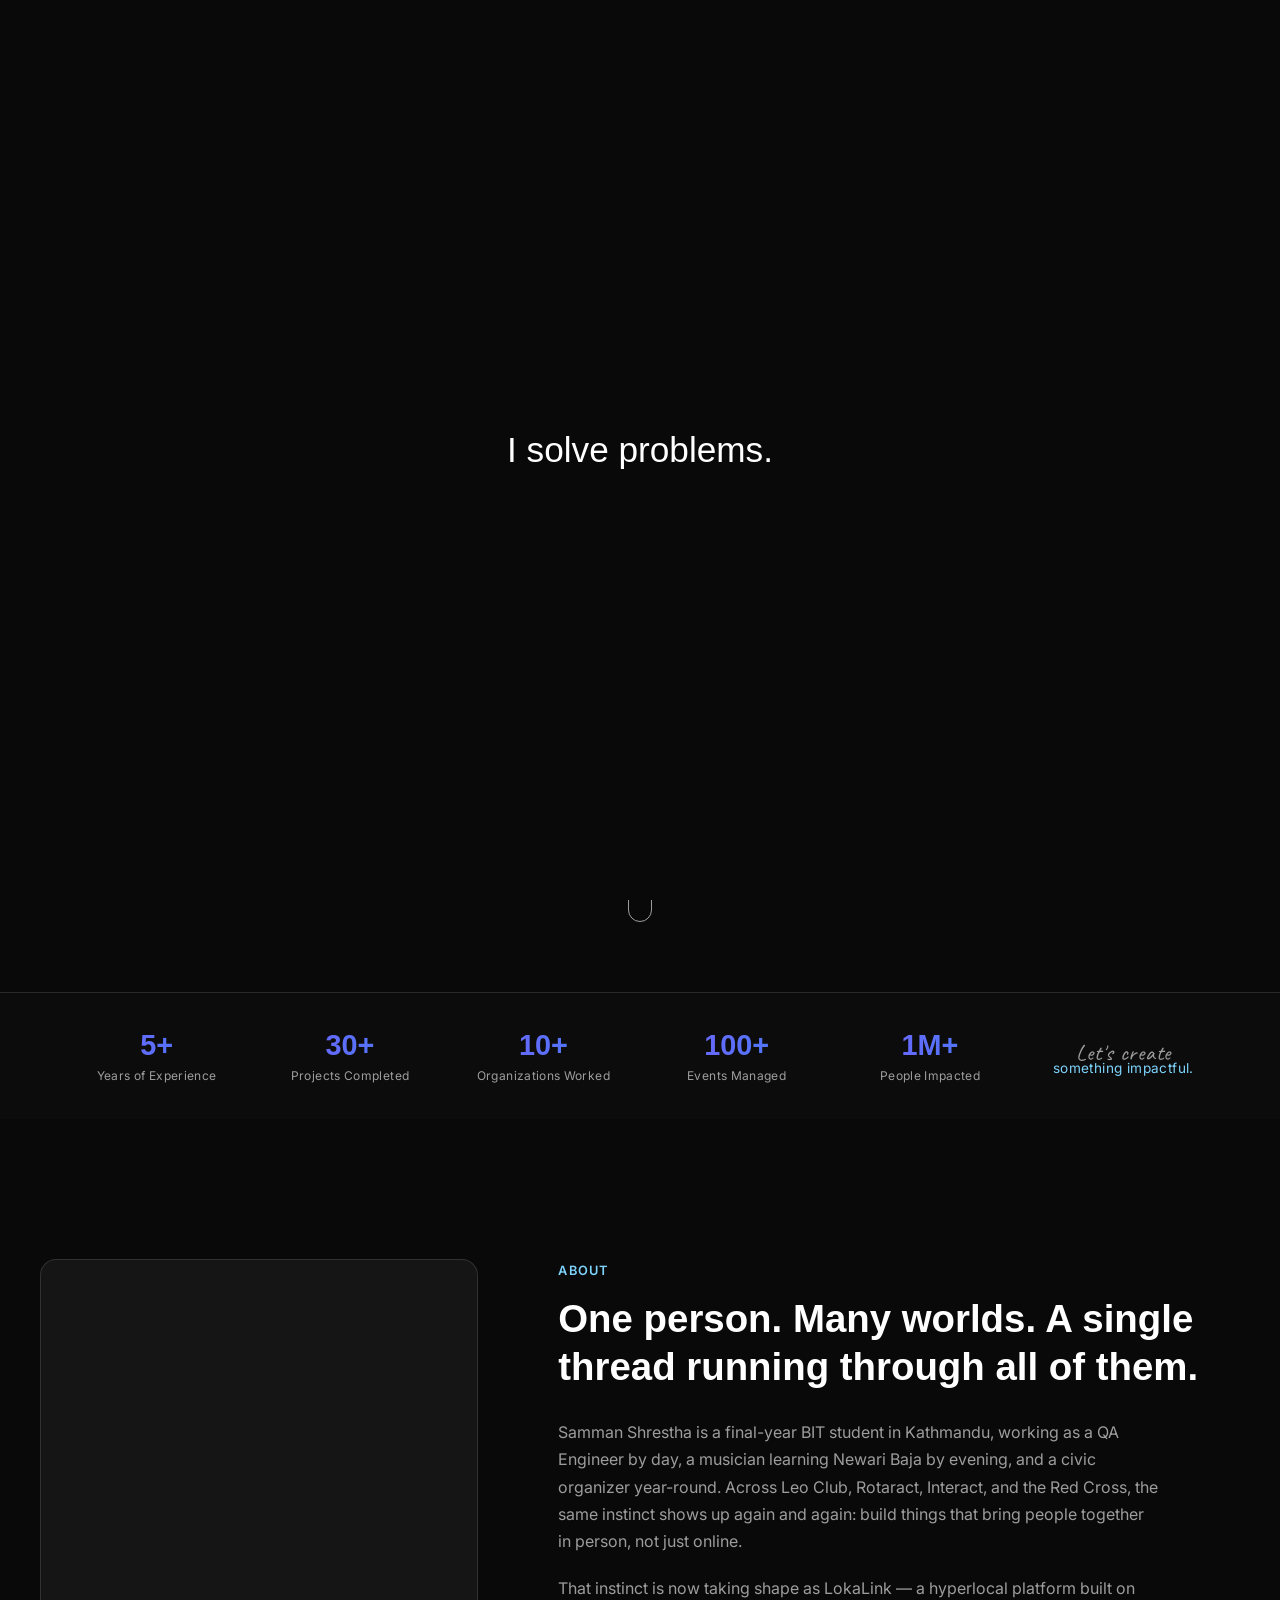
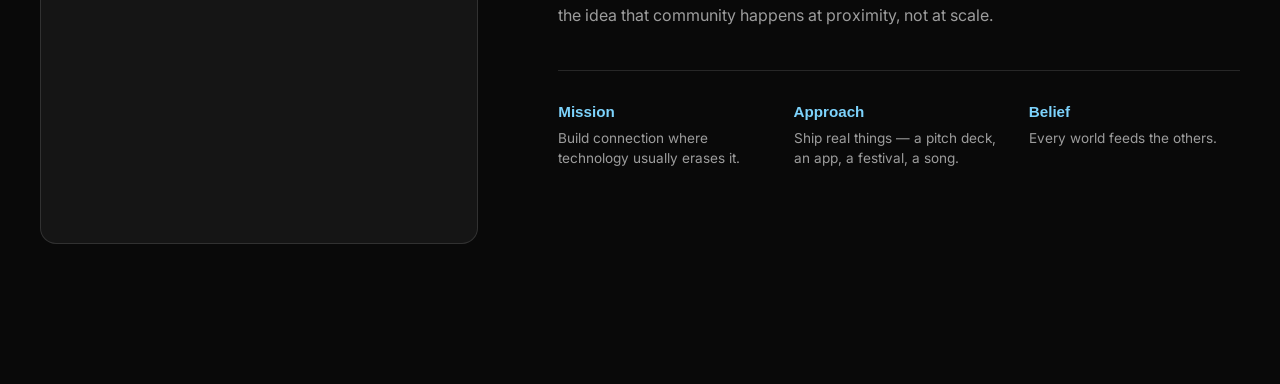
==== index.html @ 1b35c6ab "Initial Commit - ADD" ====
<!DOCTYPE html>
<html lang="en">
<head>
<meta charset="UTF-8">
<meta name="viewport" content="width=device-width, initial-scale=1.0">
<title>Samman Shrestha — Many Worlds. One Purpose.</title>
<link rel="preconnect" href="https://api.fontshare.com">
<link href="https://api.fontshare.com/v2/css?f[]=clash-display@600,700&f[]=satoshi@400,500,700&display=swap" rel="stylesheet">
<link rel="stylesheet" href="https://fonts.googleapis.com/css2?family=Inter:wght@400;500;600&family=Caveat:wght@600&display=swap">
<link rel="stylesheet" href="css/style.css">
</head>
<body>

  <!-- NAVIGATION -->
  <nav class="navbar" id="navbar">
    <div class="nav-inner">
      <a href="#" class="nav-logo">
        <svg class="logo-mark" width="26" height="20" viewBox="0 0 28 20" fill="none" xmlns="http://www.w3.org/2000/svg">
          <path d="M2 11 L9 3 L13 7 L17 3 L25 11 L18 11 L13 15.5 L9 11 Z" stroke="currentColor" stroke-width="1.6" stroke-linejoin="round"/>
        </svg>
        <span class="logo-name">SAMMAN<br>SHRESTHA</span>
      </a>
      <ul class="nav-links">
        <li><a href="#worlds" class="active">Home</a></li>
        <li><a href="#about">About</a></li>
        <li><a href="#journey">Journey</a></li>
        <li><a href="#work">Work</a></li>
        <li><a href="#media">Media</a></li>
        <li><a href="#blog">Blog</a></li>
        <li><a href="#contact">Contact</a></li>
      </ul>
      <a href="#contact" class="nav-cta">Let's Connect ↗</a>
    </div>
  </nav>

  <!-- SOCIAL RAIL -->
  <div class="social-rail">
    <a href="#" aria-label="Instagram"><svg width="18" height="18" viewBox="0 0 24 24" fill="none" stroke="currentColor" stroke-width="1.6"><rect x="3" y="3" width="18" height="18" rx="5"/><circle cx="12" cy="12" r="4"/><circle cx="17.5" cy="6.5" r="0.8" fill="currentColor" stroke="none"/></svg></a>
    <a href="#" aria-label="YouTube"><svg width="18" height="18" viewBox="0 0 24 24" fill="none" stroke="currentColor" stroke-width="1.6"><rect x="2.5" y="5.5" width="19" height="13" rx="3"/><path d="M10.5 9.5 L15.5 12 L10.5 14.5 Z" fill="currentColor" stroke="none"/></svg></a>
    <a href="#" aria-label="LinkedIn"><svg width="18" height="18" viewBox="0 0 24 24" fill="none" stroke="currentColor" stroke-width="1.6"><rect x="3" y="3" width="18" height="18" rx="3"/><line x1="7.5" y1="10" x2="7.5" y2="17"/><circle cx="7.5" cy="6.8" r="0.9" fill="currentColor" stroke="none"/><path d="M11.5 17 V10 M11.5 13 C11.5 10.5 16 10.5 16 13 V17"/></svg></a>
    <a href="#" aria-label="GitHub"><svg width="18" height="18" viewBox="0 0 24 24" fill="none" stroke="currentColor" stroke-width="1.6"><path d="M12 3 C7 3 3 7 3 12 C3 16 6 19.5 10 20.5 C10.5 20.6 10.7 20.3 10.7 20 V18 C7.7 18.7 7 16.6 7 16.6 C6.6 15.5 6 15.2 6 15.2 C5.2 14.7 6.1 14.7 6.1 14.7 C7 14.8 7.5 15.6 7.5 15.6 C8.3 17 9.6 16.6 10 16.4 C10.1 15.8 10.4 15.4 10.6 15.1 C8.1 14.9 5.5 13.9 5.5 9.7 C5.5 8.5 6 7.5 6.7 6.8 C6.6 6.5 6.2 5.3 6.8 3.8 C6.8 3.8 7.7 3.5 10 5 C11 4.7 12 4.6 13 4.6 C14 4.6 15 4.7 16 5 C18.3 3.5 19.2 3.8 19.2 3.8 C19.8 5.3 19.4 6.5 19.3 6.8 C20 7.5 20.5 8.5 20.5 9.7 C20.5 13.9 17.9 14.9 15.4 15.1 C15.7 15.5 16 16.1 16 17 V20 C16 20.3 16.2 20.6 16.7 20.5 C20.7 19.5 23.7 16 23.7 12 C23.7 7 19.7 3 14.7 3 Z"/></svg></a>
    <span class="rail-line"></span>
  </div>

  <div class="scroll-progress" aria-hidden="true">
    <span class="progress-dot"></span>
    <span class="progress-track"></span>
  </div>

  <!-- HERO: 7 WORLD SHARDS -->
  <section class="hero" id="worlds">
    <div class="intro-overlay" id="introOverlay">
      <p class="intro-line" data-role="Leader">I lead communities.</p>
      <p class="intro-line" data-role="Musician">I create emotions.</p>
      <p class="intro-line" data-role="Developer">I solve problems.</p>
      <p class="intro-line" data-role="Event Manager">I create experiences.</p>
      <p class="intro-line" data-role="Entrepreneur">I build ideas.</p>
      <p class="intro-line" data-role="Creator">I tell stories.</p>
      <p class="intro-line" data-role="Social Impact">I create change.</p>
    </div>

    <div class="shard-grid" id="shardGrid">

      <div class="shard" data-world="music" style="background-image:url('assets/images/music-placeholder.jpg')">
        <div class="shard-overlay"></div>
        <div class="shard-card">
          <span class="shard-icon-badge"><span class="shard-icon">🎤</span></span>
          <h3>Musician</h3>
          <p class="shard-tagline">Learning Newari Baja, creating emotion through sound.</p>
          <div class="shard-details">
            <p>Traditional rhythm meets a modern voice — building an original catalogue after years as a cover artist.</p>
            <a href="#" class="shard-cta">Explore →</a>
          </div>
        </div>
      </div>

      <div class="shard" data-world="model" style="background-image:url('assets/images/model-placeholder.jpg')">
        <div class="shard-overlay"></div>
        <div class="shard-card">
          <span class="shard-icon-badge"><span class="shard-icon">📸</span></span>
          <h3>Model</h3>
          <p class="shard-tagline">Presence in front of the lens.</p>
          <div class="shard-details">
            <p>Comfortable on camera, comfortable telling a story without a single word.</p>
            <a href="#" class="shard-cta">Explore →</a>
          </div>
        </div>
      </div>

      <div class="shard" data-world="developer" style="background-image:url('assets/images/developer-placeholder.jpg')">
        <div class="shard-overlay"></div>
        <div class="shard-card">
          <span class="shard-icon-badge"><span class="shard-icon">💻</span></span>
          <h3>Developer</h3>
          <p class="shard-tagline">QA by trade, builder by habit.</p>
          <div class="shard-details">
            <p>QA Engineer at DuDu, building Flutter apps and shipping real products end to end.</p>
            <a href="#" class="shard-cta">Explore →</a>
          </div>
        </div>
      </div>

      <div class="shard" data-world="events" style="background-image:url('assets/images/events-placeholder.jpg')">
        <div class="shard-overlay"></div>
        <div class="shard-card">
          <span class="shard-icon-badge"><span class="shard-icon">🎪</span></span>
          <h3>Event Manager</h3>
          <p class="shard-tagline">Turning logistics into experiences.</p>
          <div class="shard-details">
            <p>Coordinated 25 volunteers across four days for the Kaling Literary Festival at Hotel Himalaya.</p>
            <a href="#" class="shard-cta">Explore →</a>
          </div>
        </div>
      </div>

      <div class="shard" data-world="entrepreneur" style="background-image:url('assets/images/entrepreneur-placeholder.jpg')">
        <div class="shard-overlay"></div>
        <div class="shard-card">
          <span class="shard-icon-badge"><span class="shard-icon">🚀</span></span>
          <h3>Entrepreneur</h3>
          <p class="shard-tagline">Building LokaLink — hyperlocal, by design.</p>
          <div class="shard-details">
            <p>A GPS-based social platform for real neighborhoods, pitched to a government incubation panel.</p>
            <a href="#" class="shard-cta">Explore →</a>
          </div>
        </div>
      </div>

      <div class="shard" data-world="content" style="background-image:url('assets/images/content-placeholder.jpg')">
        <div class="shard-overlay"></div>
        <div class="shard-card">
          <span class="shard-icon-badge"><span class="shard-icon">🎬</span></span>
          <h3>Content Creator</h3>
          <p class="shard-tagline">Shaping stories, frame by frame.</p>
          <div class="shard-details">
            <p>Video editing and organic growth strategy across TikTok, Instagram, YouTube and beyond.</p>
            <a href="#" class="shard-cta">Explore →</a>
          </div>
        </div>
      </div>

      <div class="shard" data-world="impact" style="background-image:url('assets/images/impact-placeholder.jpg')">
        <div class="shard-overlay"></div>
        <div class="shard-card">
          <span class="shard-icon-badge"><span class="shard-icon">🤝</span></span>
          <h3>Social Impact</h3>
          <p class="shard-tagline">Civic action across Kathmandu.</p>
          <div class="shard-details">
            <p>Leo Club, Rotaract, Interact, Youth Empowerment Organization, Red Cross — showing up, consistently.</p>
            <a href="#" class="shard-cta">Explore →</a>
          </div>
        </div>
      </div>

    </div>
  </section>

  <div class="hero-bottom">
    <div class="hero-title" id="heroTitle">
      <p class="signature">I'm</p>
      <h1>SAMMAN SHRESTHA</h1>
      <p class="hero-sub">A multi-dimensional individual driven by <span>passion, purpose &amp; impact.</span></p>
      <a href="#worlds" class="explore-btn">Explore My World</a>
    </div>

    <div class="scroll-indicator">
      <div class="mouse"><span></span></div>
    </div>
  </div>

  <!-- STATS BAR -->
  <section class="stats-bar">
    <div class="stat"><h3>5+</h3><p>Years of Experience</p></div>
    <div class="stat"><h3>30+</h3><p>Projects Completed</p></div>
    <div class="stat"><h3>10+</h3><p>Organizations Worked</p></div>
    <div class="stat"><h3>100+</h3><p>Events Managed</p></div>
    <div class="stat"><h3>1M+</h3><p>People Impacted</p></div>
    <div class="stat stat-cta"><p class="signature small">Let's create</p><p class="stat-note">something impactful.</p></div>
  </section>

  <!-- ABOUT -->
  <section class="about" id="about">
    <div class="about-inner">
      <div class="about-portrait">
        <div class="portrait-frame" style="background-image:url('assets/images/portrait-placeholder.jpg')"></div>
      </div>
      <div class="about-copy">
        <span class="eyebrow">About</span>
        <h2>One person. Many worlds. A single thread running through all of them.</h2>
        <p>
          Samman Shrestha is a final-year BIT student in Kathmandu, working as a QA Engineer
          by day, a musician learning Newari Baja by evening, and a civic organizer year-round.
          Across Leo Club, Rotaract, Interact, and the Red Cross, the same instinct shows up
          again and again: build things that bring people together in person, not just online.
        </p>
        <p>
          That instinct is now taking shape as LokaLink — a hyperlocal platform built on the
          idea that community happens at proximity, not at scale.
        </p>
        <div class="about-values">
          <div class="value"><h4>Mission</h4><p>Build connection where technology usually erases it.</p></div>
          <div class="value"><h4>Approach</h4><p>Ship real things — a pitch deck, an app, a festival, a song.</p></div>
          <div class="value"><h4>Belief</h4><p>Every world feeds the others.</p></div>
        </div>
      </div>
    </div>
  </section>

  <script src="js/script.js"></script>
</body>
</html>
---- css/style.css ----
/* ===== DESIGN TOKENS ===== */
:root {
  --bg: #090909;
  --text: #ffffff;
  --text-dim: rgba(255,255,255,0.6);
  --purple: #7C5CFC;
  --blue: #3B82F6;
  --cyan: #7DD3FC;
  --glass: rgba(255,255,255,0.08);
  --border: rgba(255,255,255,0.12);
  --font-display: 'Clash Display', sans-serif;
  --font-body: 'Satoshi', 'Inter', sans-serif;
}

* { margin: 0; padding: 0; box-sizing: border-box; }

html { scroll-behavior: smooth; }

body {
  background: var(--bg);
  color: var(--text);
  font-family: var(--font-body);
  overflow-x: hidden;
}

a { text-decoration: none; color: inherit; }
ul { list-style: none; }

/* ===== NAVBAR ===== */
.navbar {
  position: fixed;
  top: 0; left: 0; right: 0;
  z-index: 100;
  padding: 24px 0;
  transition: background 0.4s ease, backdrop-filter 0.4s ease, padding 0.4s ease;
}

.navbar.scrolled {
  background: rgba(9,9,9,0.6);
  backdrop-filter: blur(16px);
  -webkit-backdrop-filter: blur(16px);
  padding: 14px 0;
  border-bottom: 1px solid var(--border);
}

.nav-inner {
  max-width: 1280px;
  margin: 0 auto;
  padding: 0 40px;
  display: flex;
  align-items: center;
  justify-content: space-between;
}

.nav-logo {
  display: flex;
  align-items: center;
  gap: 12px;
}

.logo-mark {
  color: var(--text);
  flex-shrink: 0;
}

.logo-name {
  font-family: var(--font-display);
  font-weight: 600;
  font-size: 0.75rem;
  letter-spacing: 0.15em;
  line-height: 1.4;
}

.nav-links {
  display: flex;
  gap: 40px;
  font-size: 0.82rem;
  font-weight: 500;
  letter-spacing: 0.06em;
  text-transform: uppercase;
  color: var(--text-dim);
}

.nav-links a { position: relative; padding-bottom: 6px; transition: color 0.3s ease; }
.nav-links a:hover { color: var(--text); }
.nav-links a.active { color: var(--text); }
.nav-links a.active::after {
  content: '';
  position: absolute;
  left: 0; right: 0; bottom: 0;
  height: 2px;
  background: var(--purple);
}

.nav-cta {
  border: 1px solid var(--border);
  background: var(--glass);
  padding: 10px 22px;
  border-radius: 100px;
  font-size: 0.78rem;
  font-weight: 600;
  letter-spacing: 0.05em;
  text-transform: uppercase;
  backdrop-filter: blur(8px);
  transition: border-color 0.3s ease, background 0.3s ease;
}

.nav-cta:hover {
  border-color: var(--purple);
  background: rgba(124,92,252,0.15);
}

/* ===== SOCIAL RAIL ===== */
.social-rail {
  position: fixed;
  left: 30px;
  bottom: 110px;
  z-index: 90;
  display: flex;
  flex-direction: column;
  align-items: center;
  gap: 20px;
}

.social-rail a {
  color: var(--text-dim);
  display: flex;
  transition: color 0.3s ease, transform 0.3s ease;
}

.social-rail a:hover {
  color: var(--cyan);
  transform: translateY(-2px);
}

.rail-line {
  width: 1px;
  height: 50px;
  background: linear-gradient(180deg, var(--purple), transparent);
  margin-top: 4px;
}

.scroll-progress {
  position: fixed;
  left: 30px;
  bottom: 40px;
  z-index: 90;
  display: flex;
  align-items: center;
  gap: 8px;
}

.progress-dot {
  width: 8px;
  height: 8px;
  border-radius: 50%;
  background: var(--purple);
  box-shadow: 0 0 8px rgba(124,92,252,0.7);
  flex-shrink: 0;
}

.progress-track {
  width: 120px;
  height: 1px;
  background: rgba(255,255,255,0.15);
}

/* ===== HERO / SHARD GRID ===== */
.hero {
  position: relative;
  height: 66vh;
  min-height: 480px;
  width: 100%;
  overflow: hidden;
}

.hero-bottom {
  position: relative;
  background: var(--bg);
  padding: 56px 20px 70px;
  text-align: center;
}

.shard-grid {
  display: flex;
  height: 100%;
  width: 100%;
}

:root { --skew: 42px; }

.shard {
  position: relative;
  flex: 1;
  min-width: 0;
  background-size: cover;
  background-position: center;
  background-color: #151515; /* fallback while placeholder images load */
  cursor: pointer;
  transition: flex 0.6s cubic-bezier(0.16, 1, 0.3, 1);
  overflow: hidden;
  clip-path: polygon(var(--skew) 0, 100% 0, calc(100% - var(--skew)) 100%, 0 100%);
  margin-right: calc(-1 * var(--skew));
  z-index: 1;
}

.shard:last-child { margin-right: 0; }
.shard:hover { z-index: 5; }

.shard-grid:hover .shard { flex: 0.85; }
.shard-grid .shard:hover { flex: 3; }

.shard-overlay {
  position: absolute;
  inset: 0;
  background: linear-gradient(180deg, rgba(9,9,9,0.05) 0%, rgba(9,9,9,0.35) 55%, rgba(9,9,9,0.88) 100%);
  transition: background 0.4s ease;
}

.shard:hover .shard-overlay {
  background: linear-gradient(180deg, rgba(9,9,9,0.05) 0%, rgba(9,9,9,0.25) 50%, rgba(9,9,9,0.7) 100%);
}

.shard-card {
  position: absolute;
  top: 63%;
  left: 24px;
  right: 24px;
  bottom: 20px;
  display: flex;
  flex-direction: column;
  align-items: center;
  text-align: center;
  gap: 8px;
}

.shard-icon-badge {
  width: 52px;
  height: 52px;
  border-radius: 50%;
  border: 1.5px solid rgba(255,255,255,0.45);
  background: rgba(9,9,9,0.35);
  backdrop-filter: blur(6px);
  display: flex;
  align-items: center;
  justify-content: center;
  margin-bottom: 6px;
}

.shard-icon { font-size: 1.2rem; }

.shard-card h3 {
  font-family: var(--font-display);
  font-size: 1rem;
  font-weight: 700;
  text-transform: uppercase;
  letter-spacing: 0.03em;
  white-space: nowrap;
}

.shard-tagline {
  font-size: 0.76rem;
  color: var(--text-dim);
  line-height: 1.45;
  max-width: 180px;
}

.shard-details {
  max-height: 0;
  opacity: 0;
  overflow: hidden;
  transition: max-height 0.5s ease, opacity 0.4s ease;
}

.shard:hover .shard-details {
  max-height: 200px;
  opacity: 1;
  margin-top: 8px;
}

.shard-details p {
  font-size: 0.8rem;
  color: var(--text-dim);
  line-height: 1.5;
  margin-bottom: 10px;
  max-width: 200px;
}

.shard-cta {
  font-size: 0.8rem;
  font-weight: 600;
  color: var(--cyan);
  transition: letter-spacing 0.3s ease;
}
.shard-cta:hover { letter-spacing: 0.03em; }

.hero-title {
  position: relative;
  z-index: 10;
  text-align: center;
}

.signature {
  font-family: 'Caveat', cursive;
  font-size: 2.2rem;
  color: var(--purple);
  line-height: 1;
  margin-bottom: -6px;
}

.signature.small { font-size: 1.4rem; margin-bottom: -4px; }

.hero-title h1 {
  font-family: var(--font-display);
  font-size: clamp(2.2rem, 6vw, 4rem);
  line-height: 1;
  font-weight: 700;
  letter-spacing: 0.02em;
}

.hero-sub {
  margin-top: 14px;
  color: var(--text-dim);
  font-size: 0.85rem;
  letter-spacing: 0.08em;
  text-transform: uppercase;
}

.hero-sub span {
  background: linear-gradient(90deg, var(--purple), var(--blue));
  -webkit-background-clip: text;
  background-clip: text;
  color: transparent;
}

.explore-btn {
  display: inline-block;
  margin-top: 26px;
  padding: 14px 30px;
  border: 1px solid var(--border);
  border-radius: 100px;
  font-size: 0.8rem;
  font-weight: 600;
  letter-spacing: 0.05em;
  text-transform: uppercase;
  background: var(--glass);
  backdrop-filter: blur(8px);
  pointer-events: auto;
  transition: border-color 0.3s ease, background 0.3s ease, transform 0.3s ease;
}

.explore-btn:hover {
  border-color: var(--purple);
  background: rgba(124,92,252,0.15);
  transform: translateY(-2px);
}

/* Scroll indicator */
.scroll-indicator {
  position: relative;
  margin-top: 40px;
  display: flex;
  justify-content: center;
}

.mouse {
  width: 24px;
  height: 38px;
  border: 1.5px solid var(--text-dim);
  border-radius: 12px;
  display: flex;
  justify-content: center;
  padding-top: 6px;
}

.mouse span {
  width: 4px;
  height: 8px;
  background: var(--cyan);
  border-radius: 2px;
  animation: scrollDot 1.6s ease infinite;
}

@keyframes scrollDot {
  0% { opacity: 1; transform: translateY(0); }
  70% { opacity: 0; transform: translateY(10px); }
  100% { opacity: 0; transform: translateY(0); }
}

/* ===== STATS BAR ===== */
.stats-bar {
  display: grid;
  grid-template-columns: repeat(6, 1fr);
  align-items: center;
  background: #0c0c0c;
  border-top: 1px solid var(--border);
  padding: 36px 60px;
}

.stat { text-align: center; }

.stat h3 {
  font-family: var(--font-display);
  font-size: 1.8rem;
  font-weight: 700;
  background: linear-gradient(90deg, var(--purple), var(--blue));
  -webkit-background-clip: text;
  background-clip: text;
  color: transparent;
}

.stat p {
  margin-top: 6px;
  font-size: 0.75rem;
  color: var(--text-dim);
  letter-spacing: 0.03em;
}

.stat-cta .stat-note {
  color: var(--cyan);
  font-size: 0.85rem;
  margin-top: 0;
}

/* Intro overlay (page-load sequence) */
.intro-overlay {
  position: fixed;
  inset: 0;
  z-index: 200;
  background: var(--bg);
  display: flex;
  align-items: center;
  justify-content: center;
  pointer-events: none;
}

.intro-line {
  position: absolute;
  font-family: var(--font-display);
  font-size: clamp(1.4rem, 3vw, 2.2rem);
  opacity: 0;
}

.intro-overlay.done { display: none; }

/* ===== ABOUT ===== */
.about {
  padding: 140px 40px;
  max-width: 1280px;
  margin: 0 auto;
}

.about-inner {
  display: grid;
  grid-template-columns: 0.9fr 1.4fr;
  gap: 80px;
  align-items: start;
}

.portrait-frame {
  width: 100%;
  aspect-ratio: 3/4;
  border-radius: 16px;
  background-size: cover;
  background-position: center;
  background-color: #151515;
  border: 1px solid var(--border);
}

.eyebrow {
  font-size: 0.8rem;
  letter-spacing: 0.1em;
  text-transform: uppercase;
  color: var(--cyan);
  font-weight: 600;
}

.about-copy h2 {
  font-family: var(--font-display);
  font-size: clamp(1.6rem, 3vw, 2.4rem);
  font-weight: 600;
  line-height: 1.25;
  margin: 16px 0 28px;
}

.about-copy p {
  color: var(--text-dim);
  font-size: 1rem;
  line-height: 1.7;
  margin-bottom: 20px;
  max-width: 60ch;
}

.about-values {
  display: grid;
  grid-template-columns: repeat(3, 1fr);
  gap: 24px;
  margin-top: 40px;
  padding-top: 32px;
  border-top: 1px solid var(--border);
}

.value h4 {
  font-family: var(--font-display);
  font-size: 0.95rem;
  margin-bottom: 8px;
  color: var(--cyan);
}

.value p {
  font-size: 0.85rem;
  color: var(--text-dim);
  line-height: 1.5;
}

/* ===== RESPONSIVE ===== */
@media (max-width: 900px) {
  .shard-grid { flex-direction: column; }
  .shard {
    clip-path: none;
    margin-right: 0;
    border-bottom: 1px solid rgba(255,255,255,0.05);
    min-height: 140px;
  }
  .shard-grid .shard:hover { flex: 3; }
  .hero { height: auto; min-height: auto; }
  .shard-card { position: static; padding: 18px 16px; height: 100%; justify-content: center; }
  .about-inner { grid-template-columns: 1fr; gap: 40px; }
  .about-values { grid-template-columns: 1fr; }
  .nav-links { display: none; }
  .social-rail { display: none; }
  .scroll-progress { display: none; }
  .stats-bar { grid-template-columns: repeat(2, 1fr); gap: 24px 0; padding: 30px 24px; }
  .hero-bottom { padding: 40px 20px 50px; }
}

@media (prefers-reduced-motion: reduce) {
  * { transition: none !important; animation: none !important; }
}
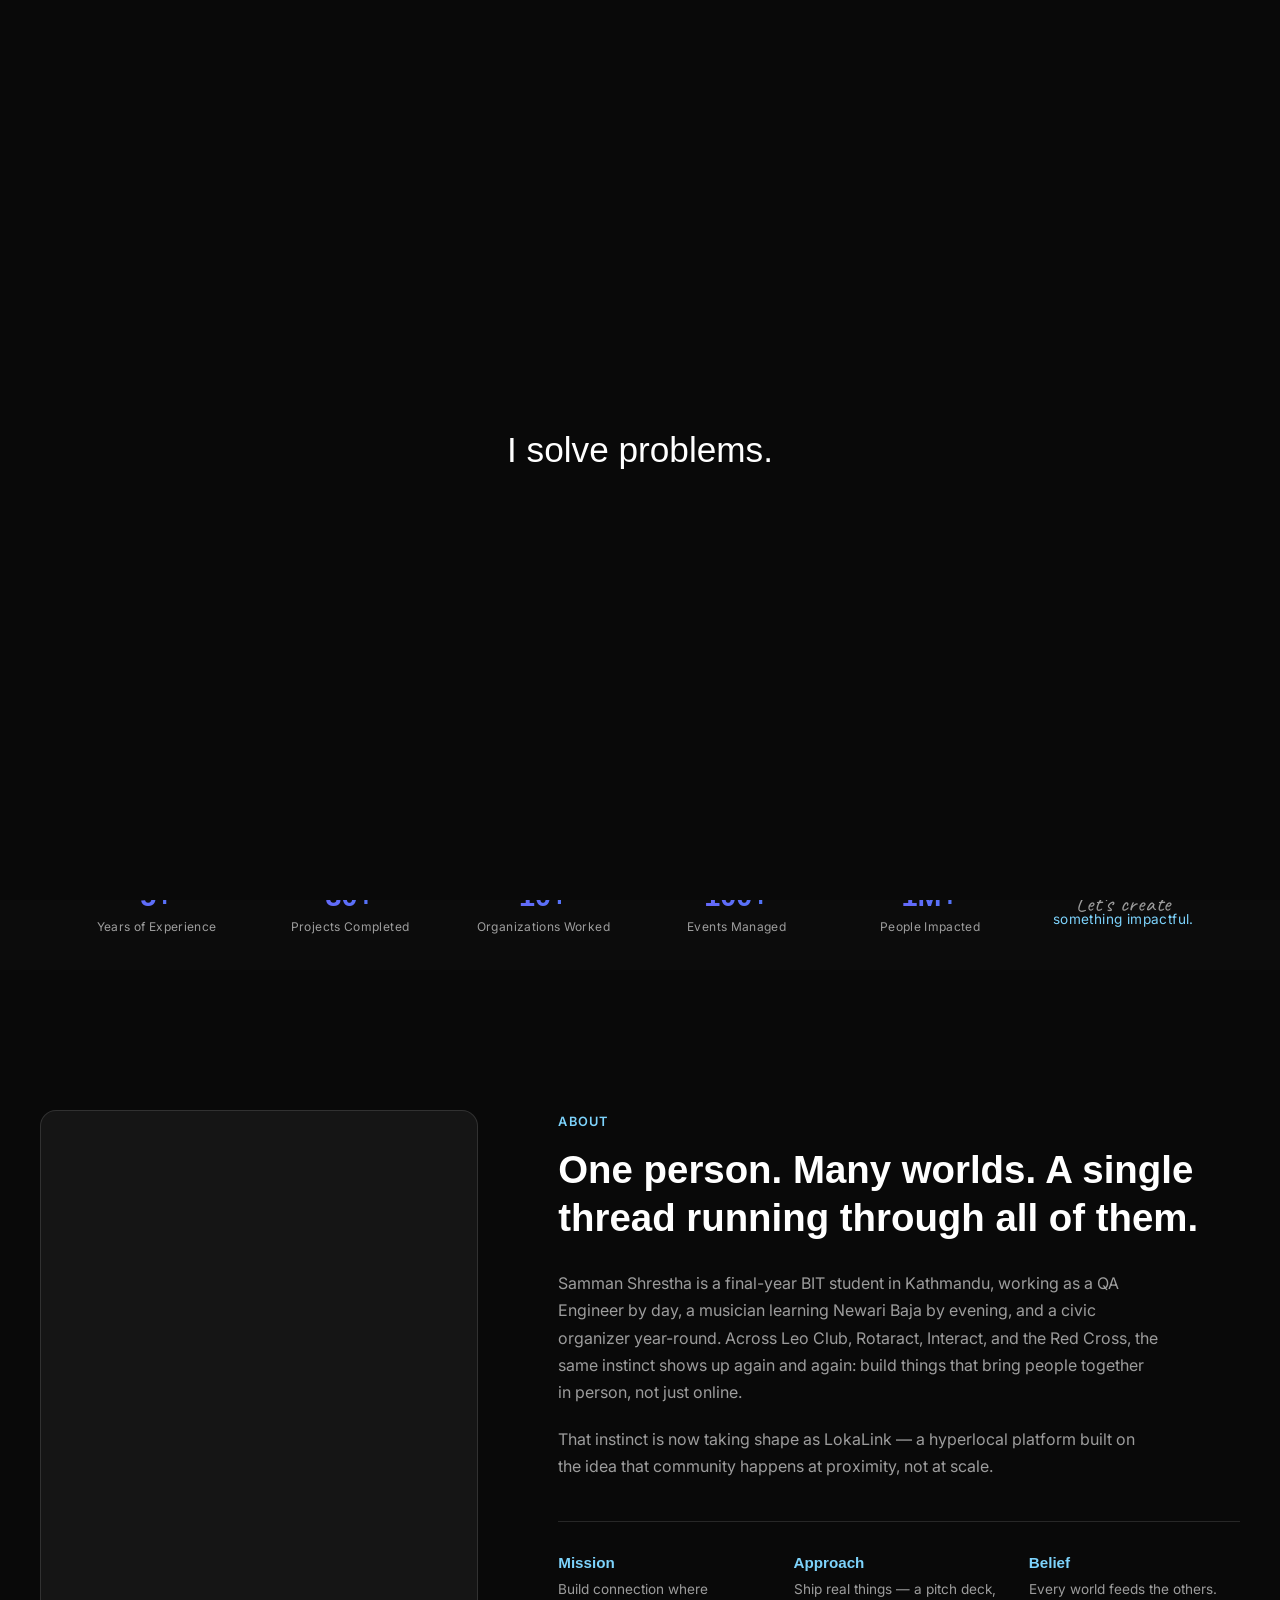
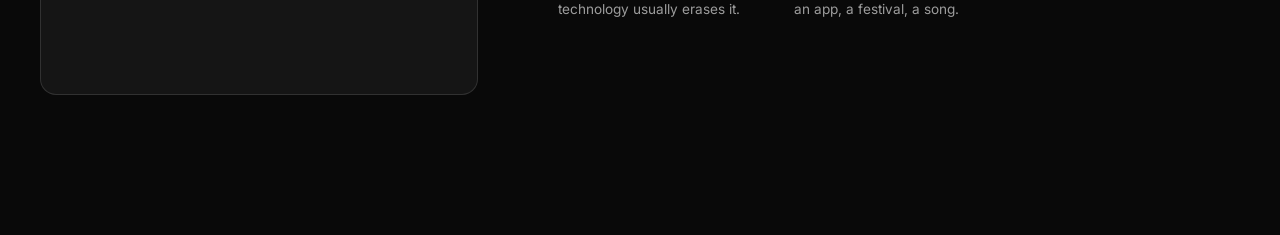
==== commit 8382c484: "Added" ====
--- a/index.html
+++ b/index.html
@@ -160,7 +160,6 @@
       <p class="signature">I'm</p>
       <h1>SAMMAN SHRESTHA</h1>
       <p class="hero-sub">A multi-dimensional individual driven by <span>passion, purpose &amp; impact.</span></p>
-      <a href="#worlds" class="explore-btn">Explore My World</a>
     </div>
 
     <div class="scroll-indicator">
--- a/css/style.css
+++ b/css/style.css
@@ -31,12 +31,14 @@
   position: fixed;
   top: 0; left: 0; right: 0;
   z-index: 100;
-  padding: 24px 0;
-  transition: background 0.4s ease, backdrop-filter 0.4s ease, padding 0.4s ease;
+  padding: 24px 0 22px;
+  background: linear-gradient(180deg, rgba(9,9,9,0.85) 0%, rgba(9,9,9,0.4) 70%, rgba(9,9,9,0) 100%);
+  border-bottom: 1px solid rgba(255,255,255,0.1);
+  transition: background 0.4s ease, backdrop-filter 0.4s ease, padding 0.4s ease, border-color 0.4s ease;
 }
 
 .navbar.scrolled {
-  background: rgba(9,9,9,0.6);
+  background: rgba(9,9,9,0.75);
   backdrop-filter: blur(16px);
   -webkit-backdrop-filter: blur(16px);
   padding: 14px 0;
@@ -178,7 +180,14 @@
   position: relative;
   background: var(--bg);
   padding: 56px 20px 70px;
+}
+
+.hero-title {
+  position: relative;
+  z-index: 10;
   text-align: center;
+  max-width: 900px;
+  margin: 0 auto;
 }
 
 .shard-grid {
@@ -294,12 +303,6 @@
 }
 .shard-cta:hover { letter-spacing: 0.03em; }
 
-.hero-title {
-  position: relative;
-  z-index: 10;
-  text-align: center;
-}
-
 .signature {
   font-family: 'Caveat', cursive;
   font-size: 2.2rem;
@@ -333,34 +336,13 @@
   color: transparent;
 }
 
-.explore-btn {
-  display: inline-block;
-  margin-top: 26px;
-  padding: 14px 30px;
-  border: 1px solid var(--border);
-  border-radius: 100px;
-  font-size: 0.8rem;
-  font-weight: 600;
-  letter-spacing: 0.05em;
-  text-transform: uppercase;
-  background: var(--glass);
-  backdrop-filter: blur(8px);
-  pointer-events: auto;
-  transition: border-color 0.3s ease, background 0.3s ease, transform 0.3s ease;
-}
-
-.explore-btn:hover {
-  border-color: var(--purple);
-  background: rgba(124,92,252,0.15);
-  transform: translateY(-2px);
-}
-
 /* Scroll indicator */
 .scroll-indicator {
-  position: relative;
-  margin-top: 40px;
-  display: flex;
-  justify-content: center;
+  position: absolute;
+  right: 60px;
+  top: 50%;
+  transform: translateY(-50%);
+  z-index: 10;
 }
 
 .mouse {
@@ -532,6 +514,7 @@
   .scroll-progress { display: none; }
   .stats-bar { grid-template-columns: repeat(2, 1fr); gap: 24px 0; padding: 30px 24px; }
   .hero-bottom { padding: 40px 20px 50px; }
+  .scroll-indicator { position: static; transform: none; margin-top: 30px; display: flex; justify-content: center; }
 }
 
 @media (prefers-reduced-motion: reduce) {
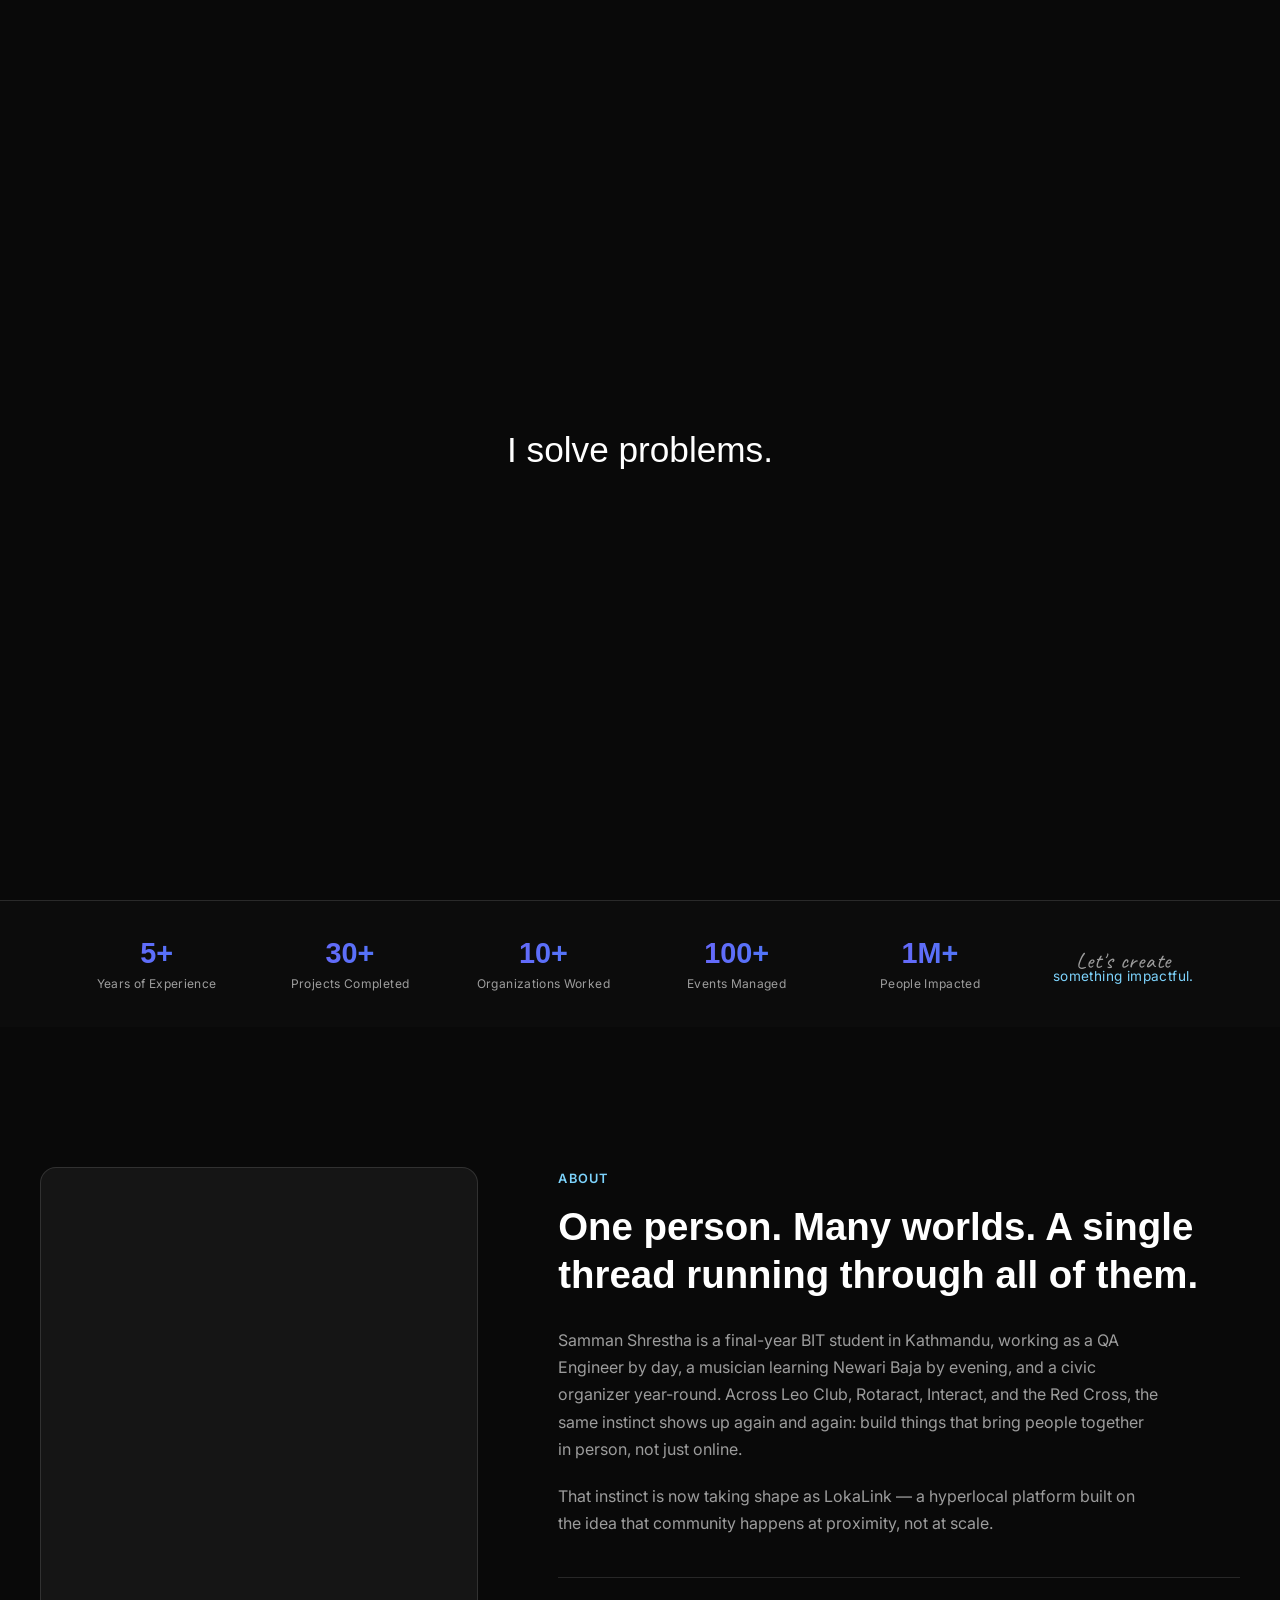
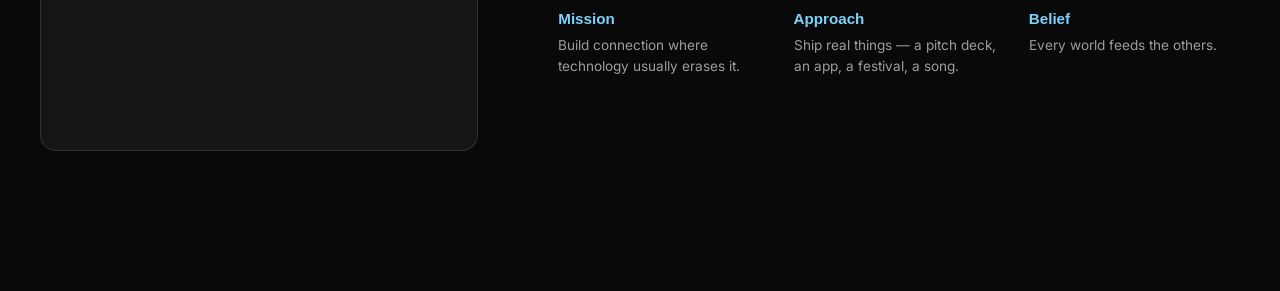
==== commit eff677f3: "Updated" ====
--- a/index.html
+++ b/index.html
@@ -3,7 +3,7 @@
 <head>
 <meta charset="UTF-8">
 <meta name="viewport" content="width=device-width, initial-scale=1.0">
-<title>Samman Shrestha — Many Worlds. One Purpose.</title>
+<title>Samman Shrestha</title>
 <link rel="preconnect" href="https://api.fontshare.com">
 <link href="https://api.fontshare.com/v2/css?f[]=clash-display@600,700&f[]=satoshi@400,500,700&display=swap" rel="stylesheet">
 <link rel="stylesheet" href="https://fonts.googleapis.com/css2?family=Inter:wght@400;500;600&family=Caveat:wght@600&display=swap">
@@ -47,6 +47,9 @@
     <span class="progress-track"></span>
   </div>
 
+  <!-- HERO VIEWPORT: shards + name always fit in first screen -->
+  <div class="hero-viewport">
+
   <!-- HERO: 7 WORLD SHARDS -->
   <section class="hero" id="worlds">
     <div class="intro-overlay" id="introOverlay">
@@ -166,6 +169,8 @@
       <div class="mouse"><span></span></div>
     </div>
   </div>
+
+  </div><!-- /.hero-viewport -->
 
   <!-- STATS BAR -->
   <section class="stats-bar">
--- a/css/style.css
+++ b/css/style.css
@@ -168,18 +168,27 @@
 }
 
 /* ===== HERO / SHARD GRID ===== */
+.hero-viewport {
+  height: 100vh;
+  min-height: 640px;
+  display: flex;
+  flex-direction: column;
+  overflow: hidden;
+}
+
 .hero {
   position: relative;
-  height: 66vh;
-  min-height: 480px;
+  flex: 1;
+  min-height: 0;
   width: 100%;
   overflow: hidden;
 }
 
 .hero-bottom {
   position: relative;
+  flex-shrink: 0;
   background: var(--bg);
-  padding: 56px 20px 70px;
+  padding: 32px 20px 36px;
 }
 
 .hero-title {
@@ -188,6 +197,7 @@
   text-align: center;
   max-width: 900px;
   margin: 0 auto;
+  transform: translateY(-58px);
 }
 
 .shard-grid {
@@ -505,7 +515,8 @@
     min-height: 140px;
   }
   .shard-grid .shard:hover { flex: 3; }
-  .hero { height: auto; min-height: auto; }
+  .hero-viewport { height: auto; min-height: auto; }
+  .hero { flex: none; }
   .shard-card { position: static; padding: 18px 16px; height: 100%; justify-content: center; }
   .about-inner { grid-template-columns: 1fr; gap: 40px; }
   .about-values { grid-template-columns: 1fr; }
@@ -514,6 +525,7 @@
   .scroll-progress { display: none; }
   .stats-bar { grid-template-columns: repeat(2, 1fr); gap: 24px 0; padding: 30px 24px; }
   .hero-bottom { padding: 40px 20px 50px; }
+  .hero-title { transform: none; }
   .scroll-indicator { position: static; transform: none; margin-top: 30px; display: flex; justify-content: center; }
 }
 
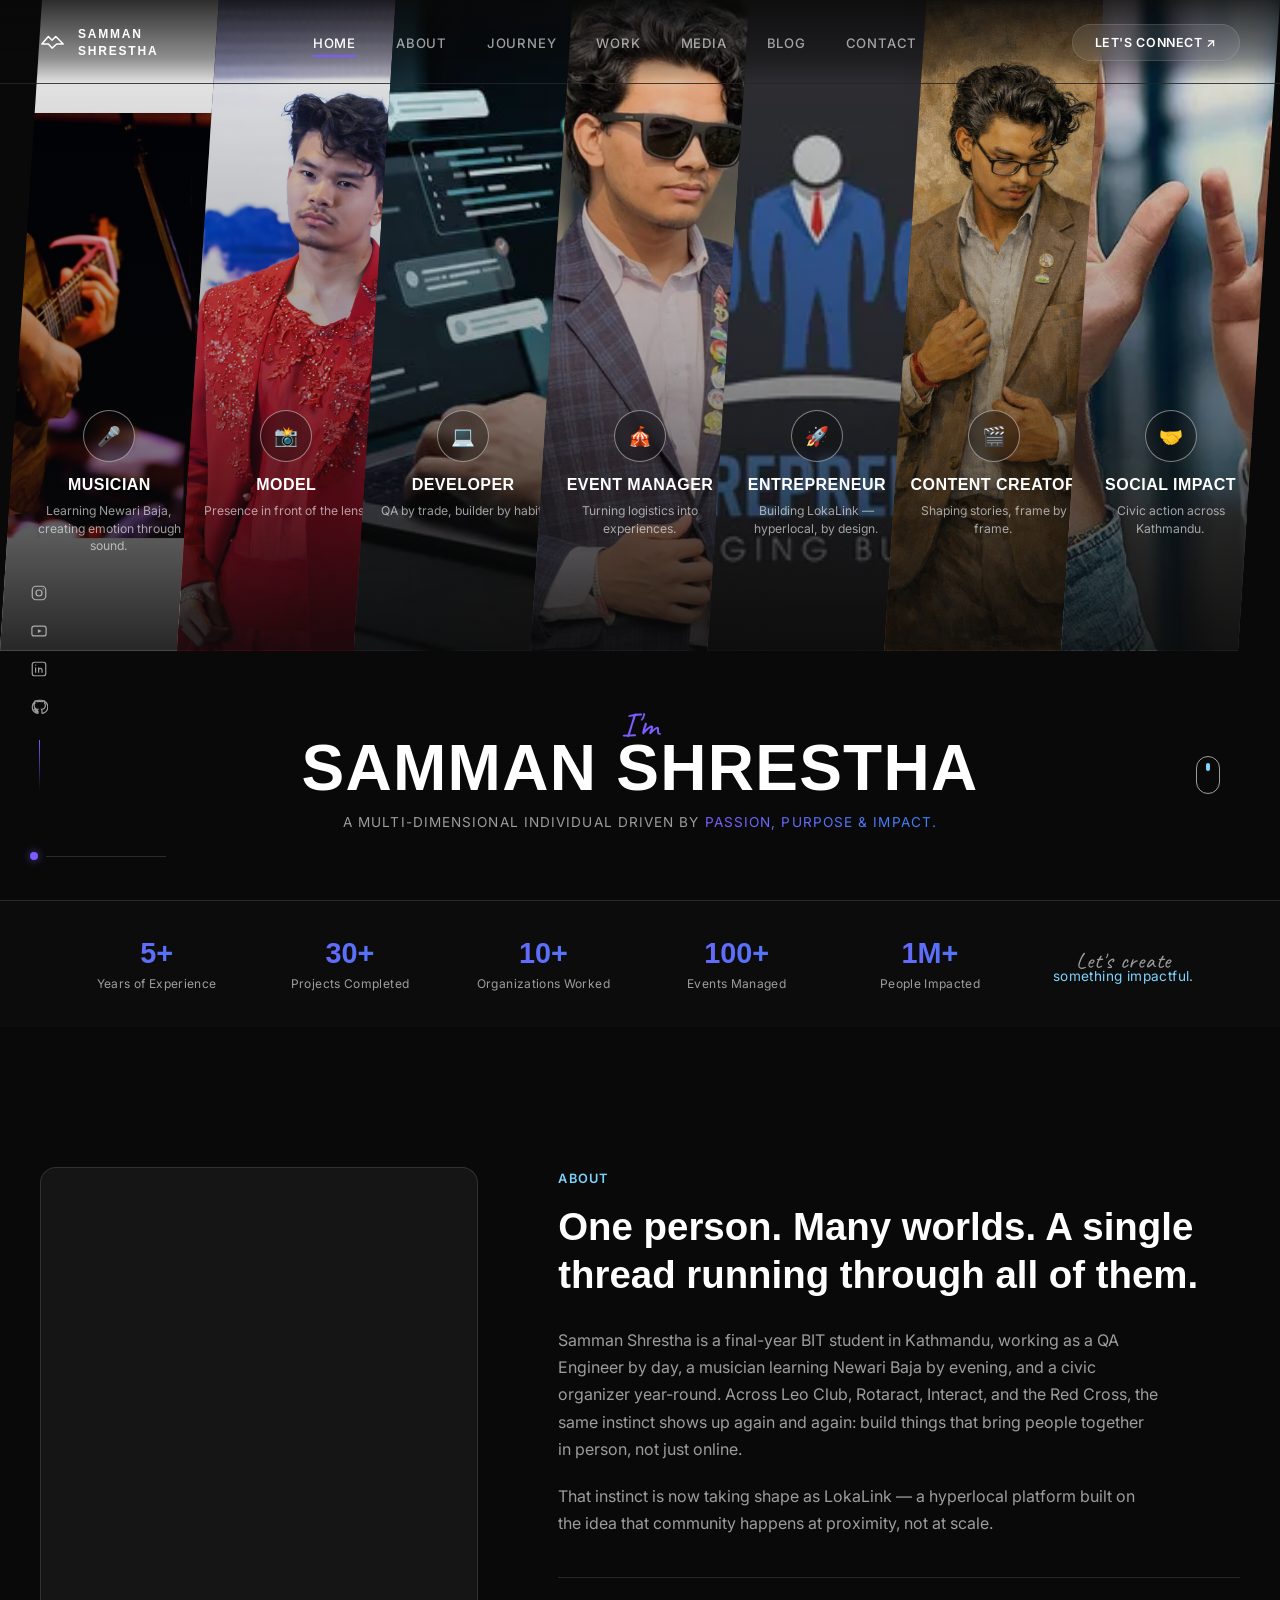
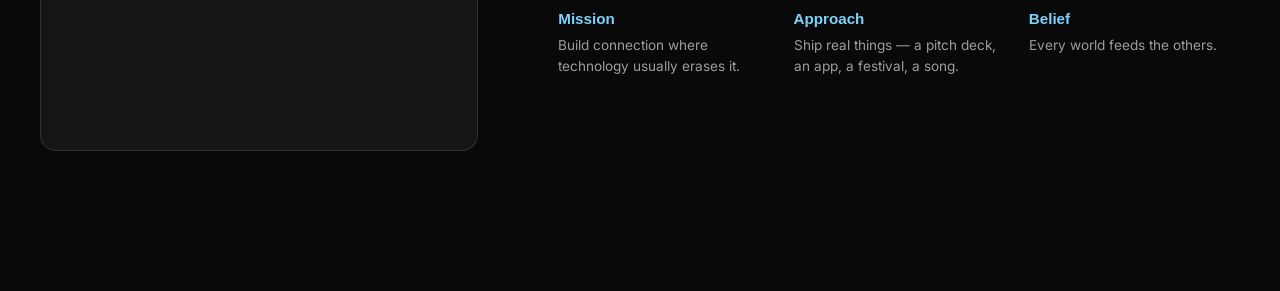
==== commit f92f0d3a: "Musician portfolio added" ====
--- a/index.html
+++ b/index.html
@@ -53,13 +53,13 @@
   <!-- HERO: 7 WORLD SHARDS -->
   <section class="hero" id="worlds">
     <div class="intro-overlay" id="introOverlay">
-      <p class="intro-line" data-role="Leader">I lead communities.</p>
+      <!-- <p class="intro-line" data-role="Leader">I lead communities.</p>
       <p class="intro-line" data-role="Musician">I create emotions.</p>
       <p class="intro-line" data-role="Developer">I solve problems.</p>
       <p class="intro-line" data-role="Event Manager">I create experiences.</p>
       <p class="intro-line" data-role="Entrepreneur">I build ideas.</p>
       <p class="intro-line" data-role="Creator">I tell stories.</p>
-      <p class="intro-line" data-role="Social Impact">I create change.</p>
+      <p class="intro-line" data-role="Social Impact">I create change.</p> -->
     </div>
 
     <div class="shard-grid" id="shardGrid">
@@ -72,7 +72,7 @@
           <p class="shard-tagline">Learning Newari Baja, creating emotion through sound.</p>
           <div class="shard-details">
             <p>Traditional rhythm meets a modern voice — building an original catalogue after years as a cover artist.</p>
-            <a href="#" class="shard-cta">Explore →</a>
+            <a href="musician.html" class="shard-cta">Explore →</a>
           </div>
         </div>
       </div>
--- a/css/style.css
+++ b/css/style.css
@@ -188,7 +188,7 @@
   position: relative;
   flex-shrink: 0;
   background: var(--bg);
-  padding: 32px 20px 36px;
+  padding: 56px 20px 70px;
 }
 
 .hero-title {
@@ -525,7 +525,6 @@
   .scroll-progress { display: none; }
   .stats-bar { grid-template-columns: repeat(2, 1fr); gap: 24px 0; padding: 30px 24px; }
   .hero-bottom { padding: 40px 20px 50px; }
-  .hero-title { transform: none; }
   .scroll-indicator { position: static; transform: none; margin-top: 30px; display: flex; justify-content: center; }
 }
 
